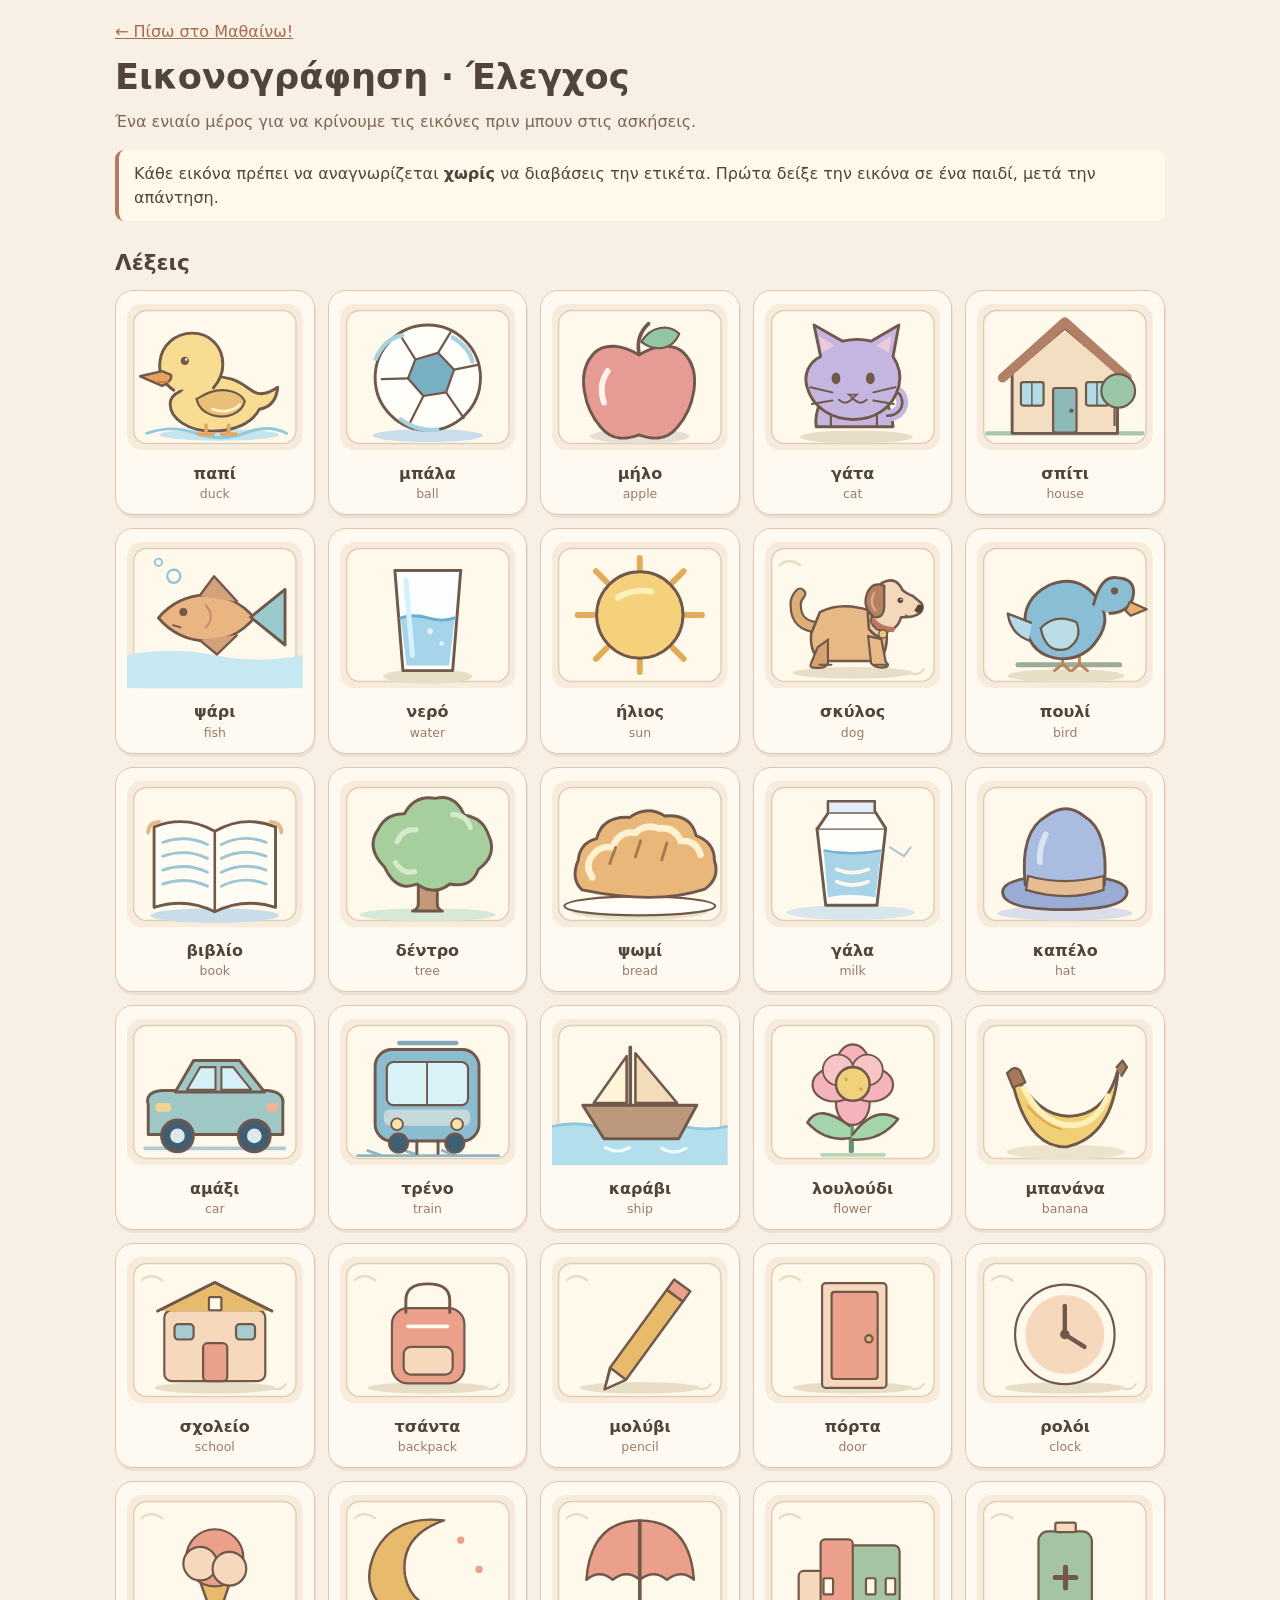
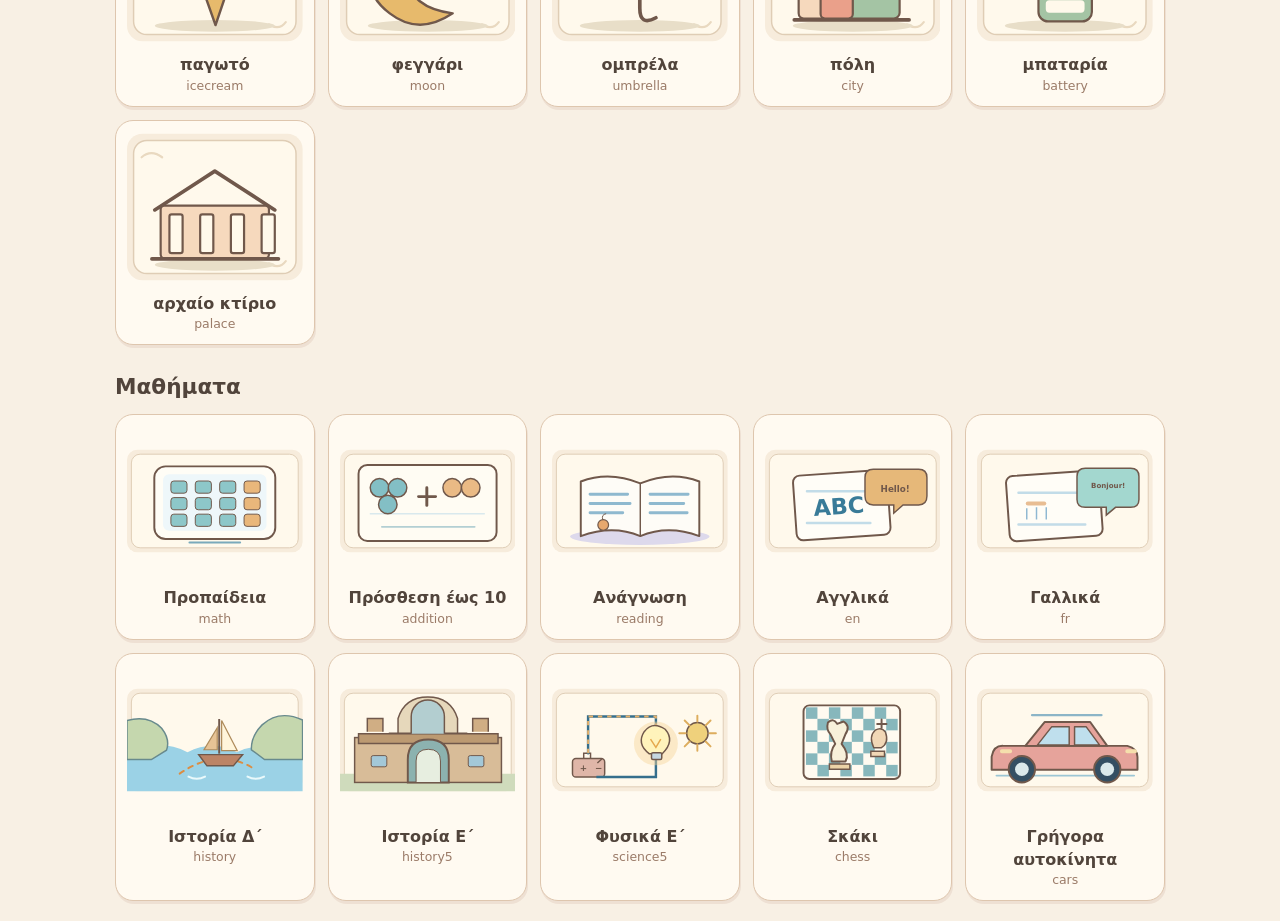
==== art-audit.html @ 989e42c3 "Add single-page artwork review gallery for consistent vocabulary illustrations" ====
<!doctype html><html lang="el"><head><meta charset="utf-8"><meta name="viewport" content="width=device-width,initial-scale=1"><meta name="theme-color" content="#f8f0e4"><title>Μαθαίνω! — Έλεγχος εικονογράφησης</title>
<style>
*{box-sizing:border-box}body{font-family:system-ui,-apple-system,sans-serif;background:#f8f0e4;color:#51443b;margin:0;line-height:1.45}main{max-width:1090px;margin:auto;padding:20px}
h1{font-size:clamp(1.5rem,4vw,2.2rem);margin:8px 0}h2{font-size:1.35rem;margin:26px 0 12px}
p{color:#7d6655;margin:5px 0 15px}a{color:#a56b4f}button{background:#f8e7d5;color:#5a493c;border:1px solid #d7b99e;padding:10px 14px;border-radius:13px;font:inherit;cursor:pointer}
.grid{display:grid;grid-template-columns:repeat(auto-fit,minmax(175px,1fr));gap:13px}
.card{background:#fffaf1;border:1.5px solid #dec6ae;border-radius:18px;padding:11px;text-align:center;box-shadow:1px 3px 0 #b2836e25}
.card .art{height:150px;display:flex;justify-content:center;align-items:center;overflow:hidden}.card svg{max-width:100%;width:100%;height:100%}
.card strong{display:block;font-size:1rem;margin-top:10px}.card small{display:block;font-size:.78rem;color:#9b7b68}
.notice{background:#fff9ec;border-left:4px solid #b47a5c;border-radius:9px;padding:12px 15px;margin:17px 0}
@media(max-width:520px){main{padding:12px}.grid{grid-template-columns:repeat(2,minmax(0,1fr));gap:9px}.card{padding:6px}.card .art{height:110px}.card strong{font-size:.9rem}}
</style>
<script src="./warm-art.js?v=655"></script><script src="./curriculum-art.js?v=655"></script></head><body><main>
<a href="./index.html?v=655">← Πίσω στο Μαθαίνω!</a><h1>Εικονογράφηση · Έλεγχος</h1>
<p>Ένα ενιαίο μέρος για να κρίνουμε τις εικόνες πριν μπουν στις ασκήσεις.</p>
<div class="notice">Κάθε εικόνα πρέπει να αναγνωρίζεται <strong>χωρίς</strong> να διαβάσεις την ετικέτα. Πρώτα δείξε την εικόνα σε ένα παιδί, μετά την απάντηση.</div>
<h2>Λέξεις</h2><div class="grid" id="words"></div>
<h2>Μαθήματα</h2><div class="grid" id="subjects"></div>
</main><script>
(function(){
 const lib=window.MathainoIllustrations,warm=window.MathainoWarmArt;
 const names={duck:'παπί',ball:'μπάλα',apple:'μήλο',cat:'γάτα',house:'σπίτι',fish:'ψάρι',water:'νερό',sun:'ήλιος',dog:'σκύλος',bird:'πουλί',book:'βιβλίο',tree:'δέντρο',bread:'ψωμί',milk:'γάλα',hat:'καπέλο',car:'αμάξι',train:'τρένο',ship:'καράβι',flower:'λουλούδι',banana:'μπανάνα',school:'σχολείο',backpack:'τσάντα',pencil:'μολύβι',door:'πόρτα',clock:'ρολόι',icecream:'παγωτό',moon:'φεγγάρι',umbrella:'ομπρέλα',city:'πόλη',battery:'μπαταρία',palace:'αρχαίο κτίριο'};
 const make=(area,id,svg,label)=>{const card=document.createElement('article');card.className='card';const div=document.createElement('div');div.className='art';div.innerHTML=svg;const strong=document.createElement('strong');strong.textContent=label;const small=document.createElement('small');small.textContent=id;card.append(div,strong,small);area.append(card)};
 const keys=[...new Set([...lib.wordIds,...warm.wordIds])];
 for(const id of keys)make(document.getElementById('words'),id,lib.word(id)||warm.word(id),names[id]||lib.wordLabel(id)||id);
 for(const id of lib.subjectIds)make(document.getElementById('subjects'),id,lib.subject(id),lib.subjectLabel(id)||id);
})();
</script></body></html>
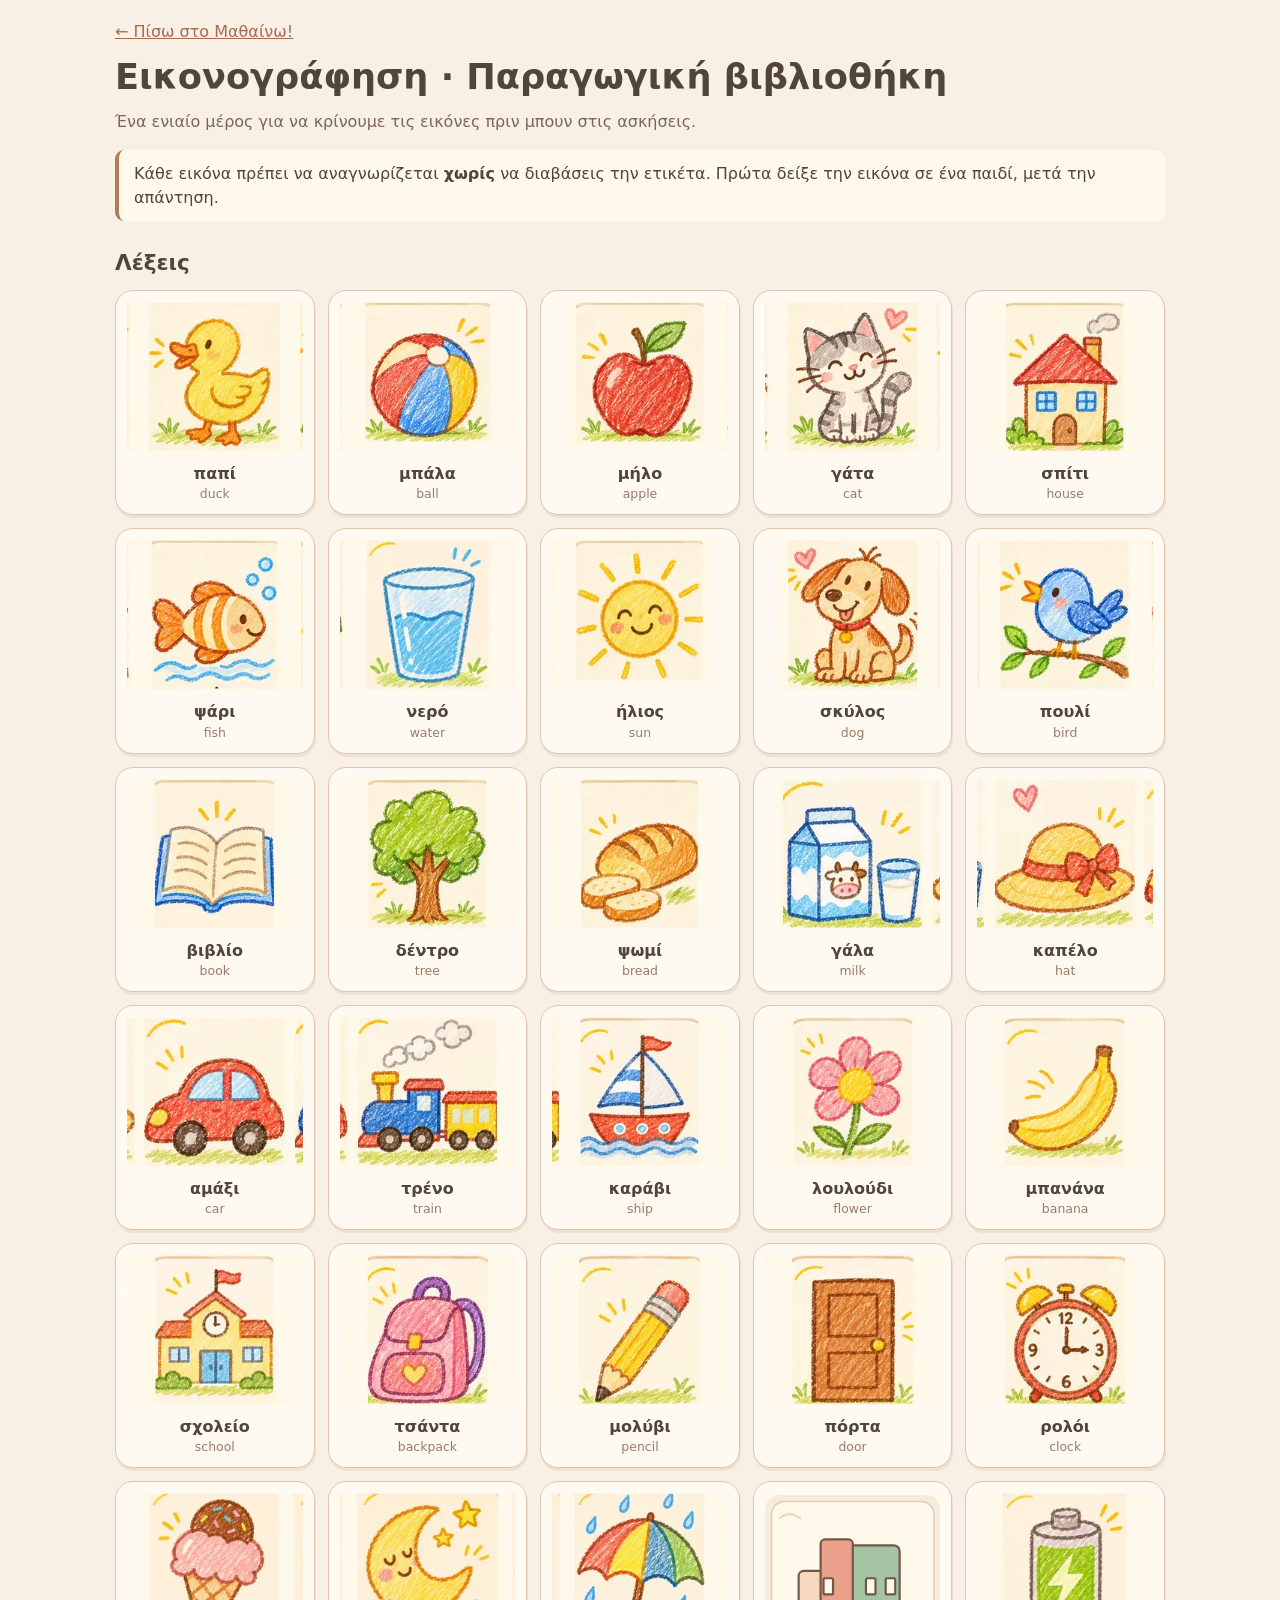
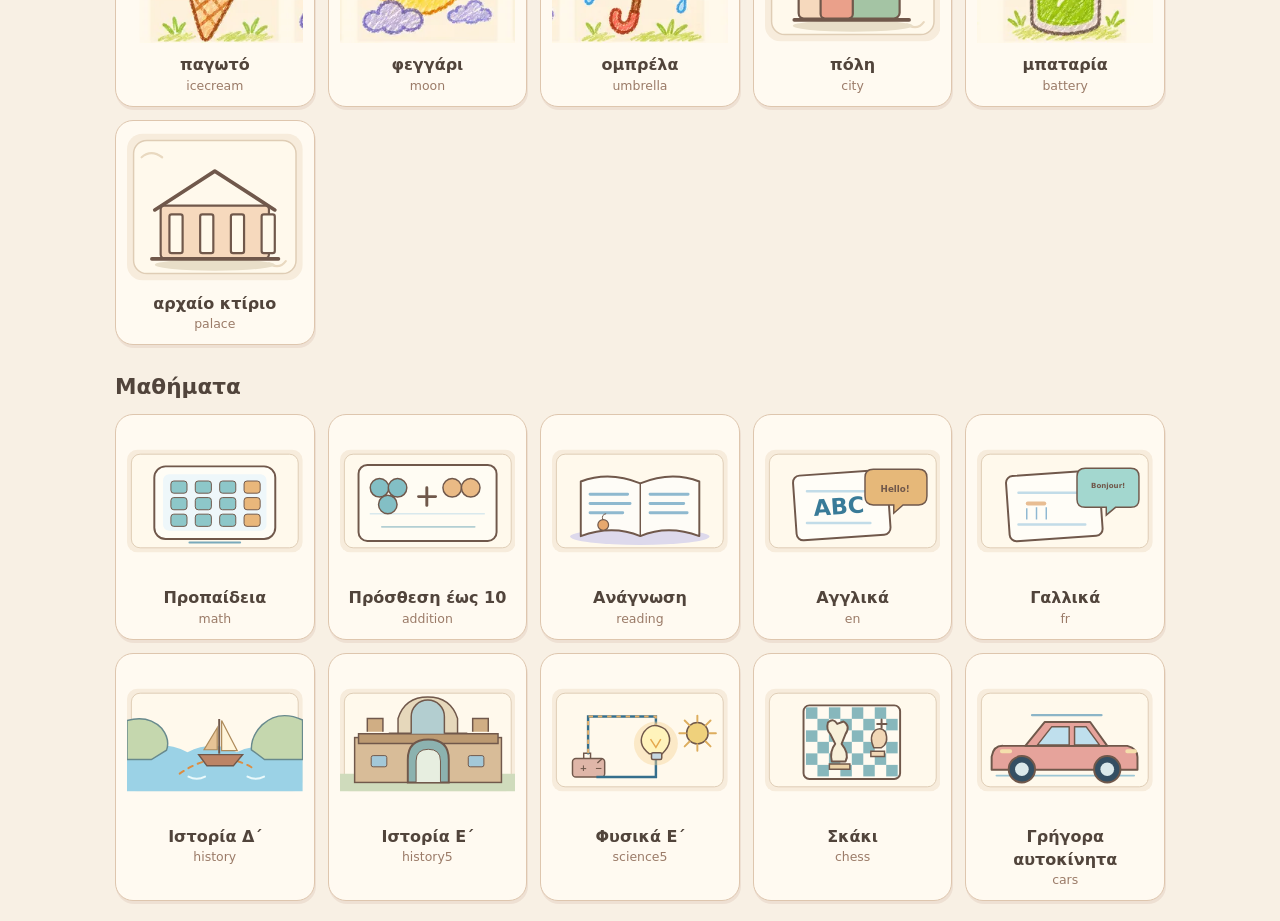
==== commit 831b9161: "Show approved production crayon assets in artwork review gallery" ====
--- a/art-audit.html
+++ b/art-audit.html
@@ -10,8 +10,8 @@
 .notice{background:#fff9ec;border-left:4px solid #b47a5c;border-radius:9px;padding:12px 15px;margin:17px 0}
 @media(max-width:520px){main{padding:12px}.grid{grid-template-columns:repeat(2,minmax(0,1fr));gap:9px}.card{padding:6px}.card .art{height:110px}.card strong{font-size:.9rem}}
 </style>
-<script src="./warm-art.js?v=655"></script><script src="./curriculum-art.js?v=655"></script></head><body><main>
-<a href="./index.html?v=655">← Πίσω στο Μαθαίνω!</a><h1>Εικονογράφηση · Έλεγχος</h1>
+<script src="./warm-art.js?v=655"></script><script src="./crayon-assets.js?v=656"></script><script src="./curriculum-art.js?v=656"></script></head><body><main>
+<a href="./index.html?v=656">← Πίσω στο Μαθαίνω!</a><h1>Εικονογράφηση · Παραγωγική βιβλιοθήκη</h1>
 <p>Ένα ενιαίο μέρος για να κρίνουμε τις εικόνες πριν μπουν στις ασκήσεις.</p>
 <div class="notice">Κάθε εικόνα πρέπει να αναγνωρίζεται <strong>χωρίς</strong> να διαβάσεις την ετικέτα. Πρώτα δείξε την εικόνα σε ένα παιδί, μετά την απάντηση.</div>
 <h2>Λέξεις</h2><div class="grid" id="words"></div>
